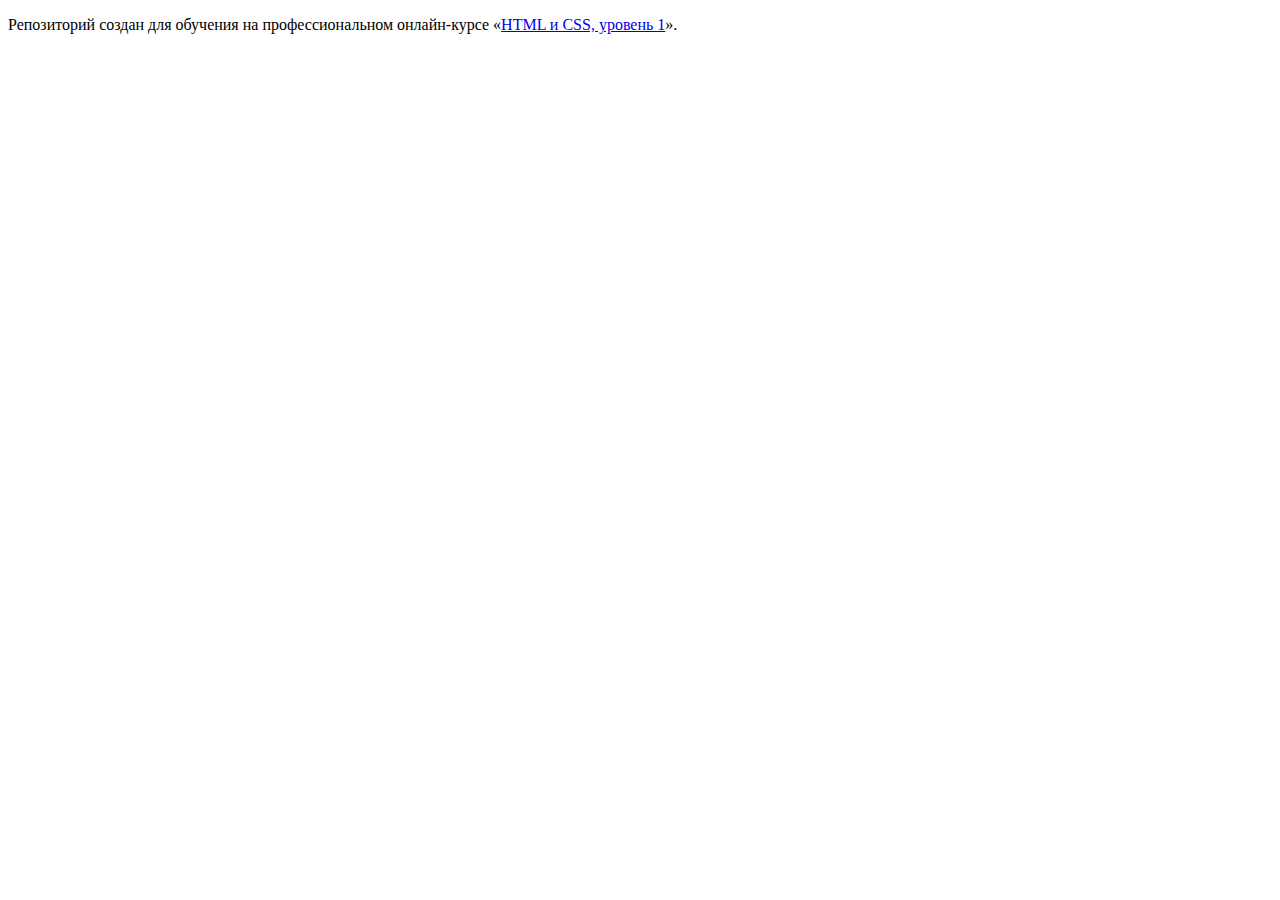
==== index.html @ 181adb0b ":hatching_chick:" ====
<!DOCTYPE html>
<html lang="ru">
  <head>
    <meta charset="utf-8">
    <title>HTML Academy: Барбершоп</title>
  </head>
  <body>

    <p>Репозиторий создан для обучения на профессиональном онлайн‑курсе «<a href="https://htmlacademy.ru/intensive/htmlcss">HTML и CSS, уровень 1</a>».</p>

  </body>
</html>
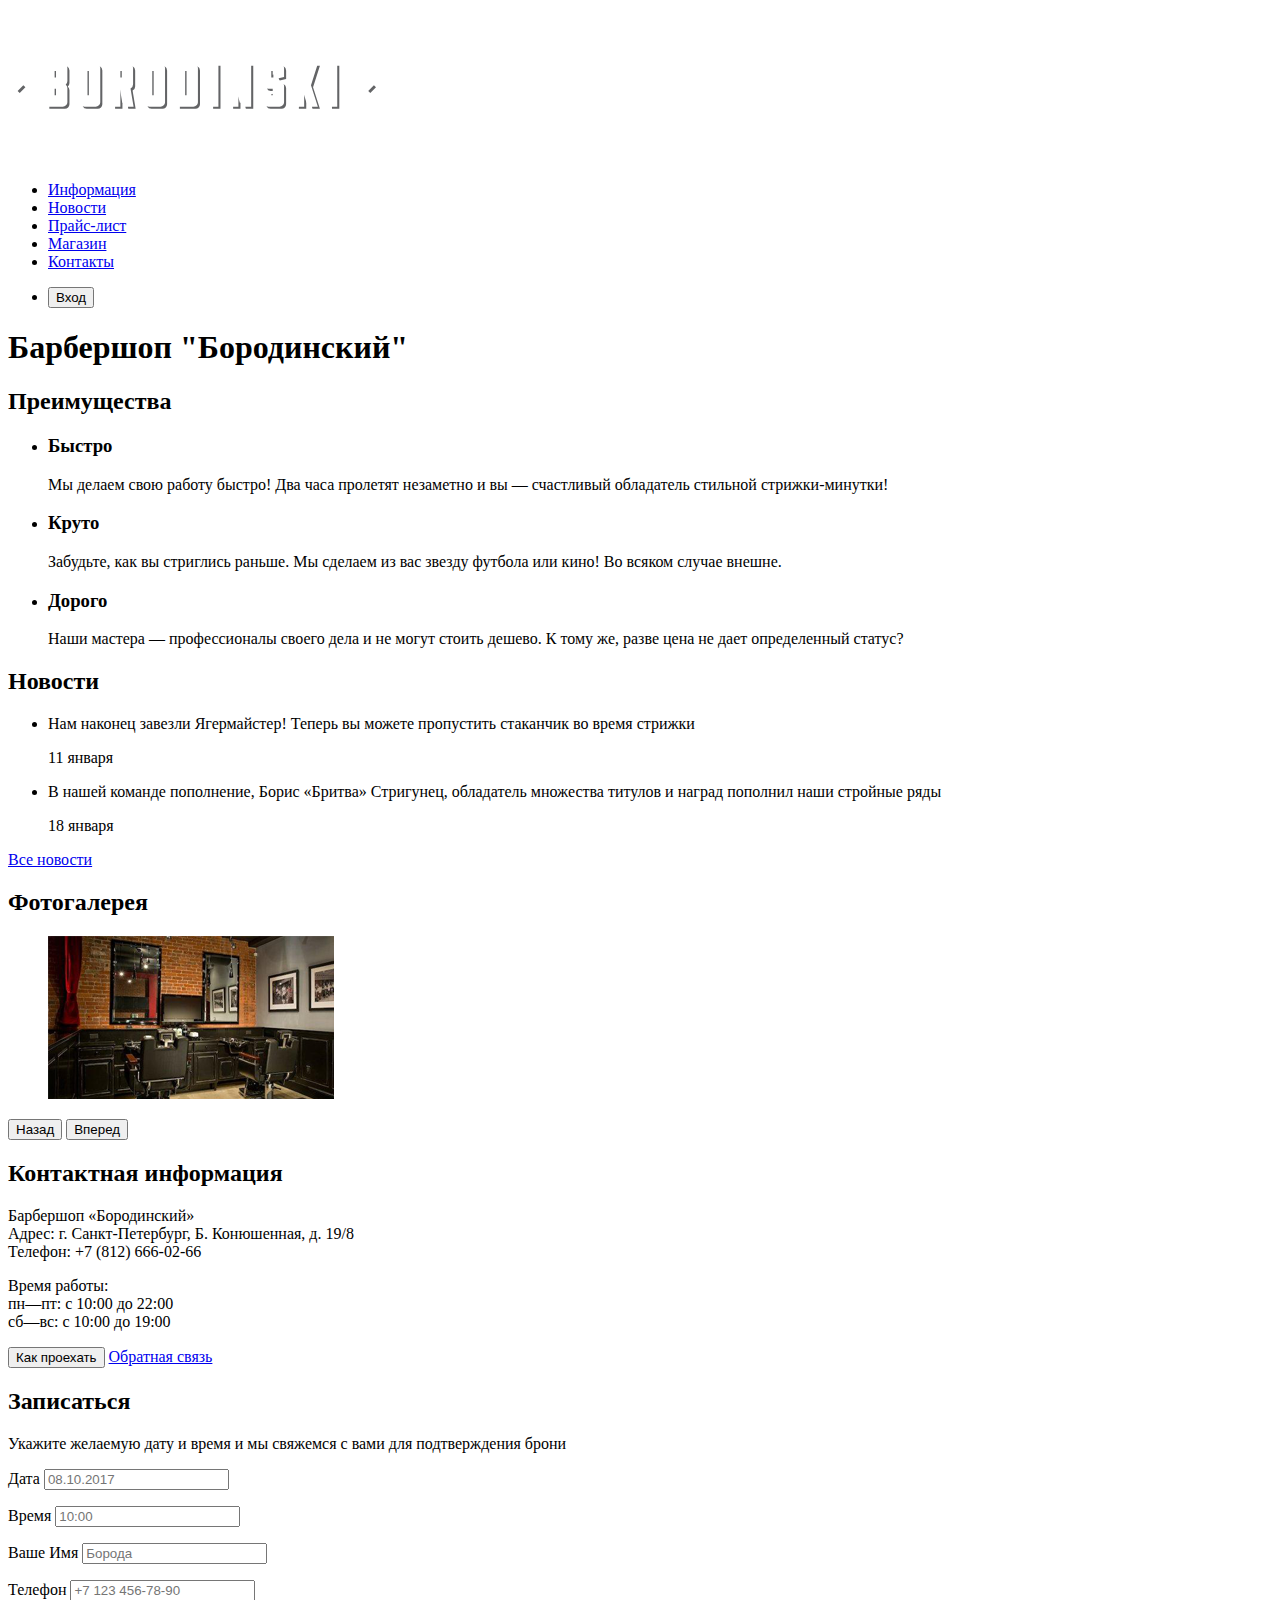
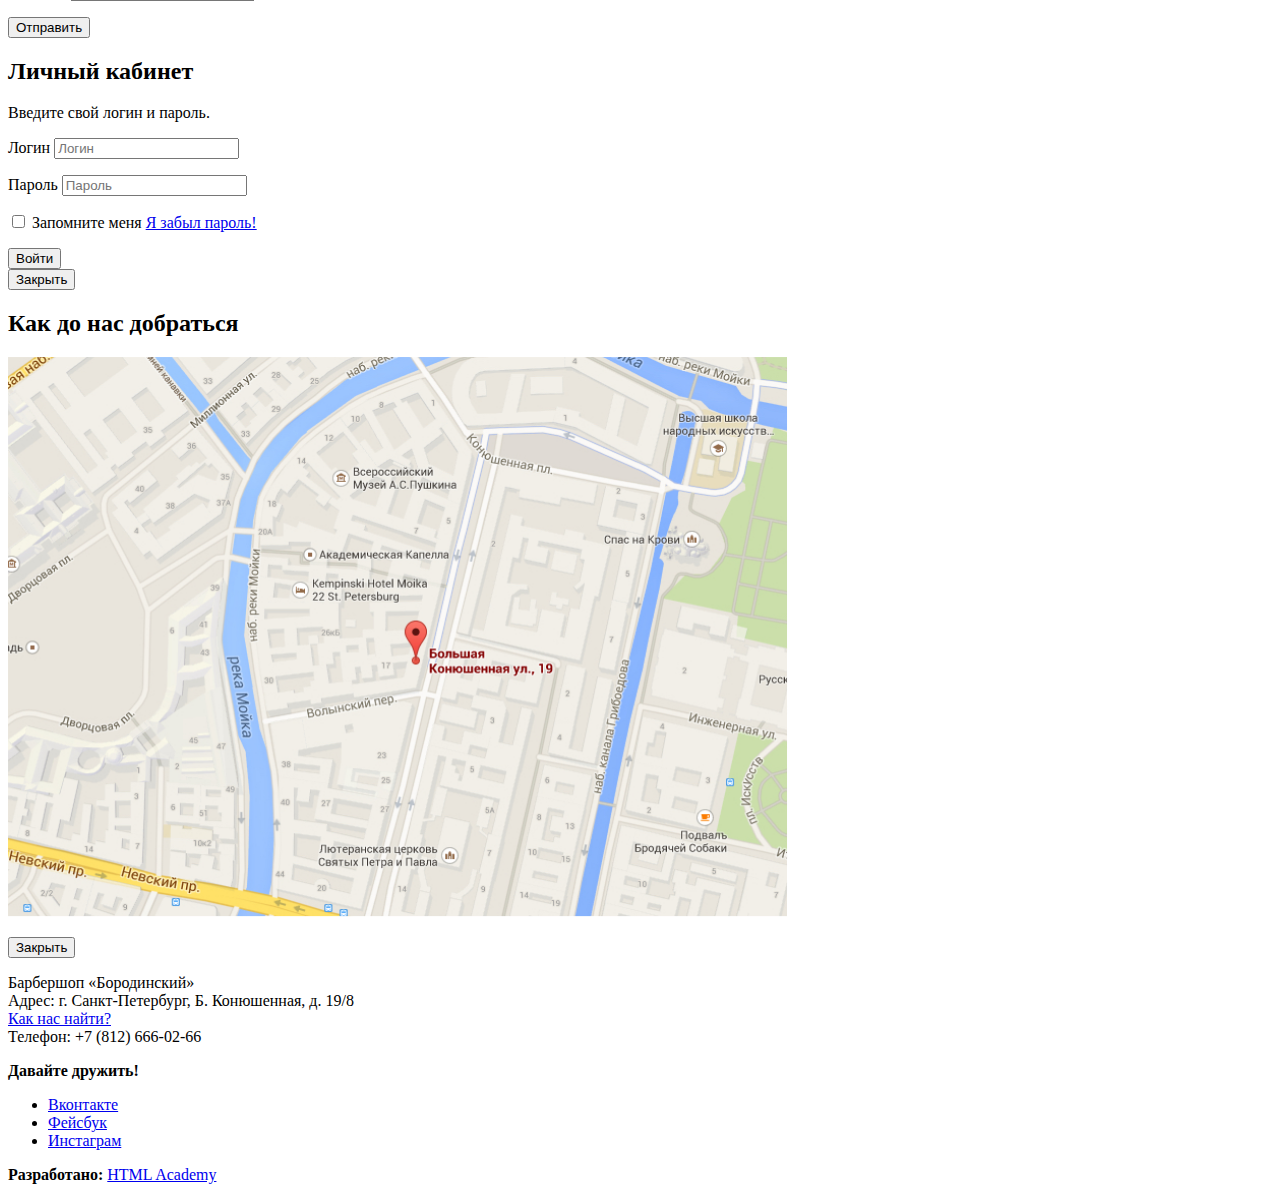
==== commit 61757c67: "html + img" ====
--- a/index.html
+++ b/index.html
@@ -5,8 +5,165 @@
     <title>HTML Academy: Барбершоп</title>
   </head>
   <body>
-
-    <p>Репозиторий создан для обучения на профессиональном онлайн‑курсе «<a href="https://htmlacademy.ru/intensive/htmlcss">HTML и CSS, уровень 1</a>».</p>
-
+    <header class="main-header">
+      <nav class="main-nav">
+        <a href="#">
+          <img src="img/index-logo.svg" width="368" height="153" alt="Логотип барбершопа Бородинский!">
+        </a>
+        <ul class="site-nav">
+          <li><a href="info.html">Информация</a></li>
+          <li><a href="news.html">Новости</a></li>
+          <li><a href="price.html">Прайс-лист</a></li>
+          <li><a href="catalog.html">Магазин</a></li>
+          <li><a href="contacts.html">Контакты</a></li>
+        </ul>
+        <ul>
+          <li class="login-link"><button type="button">Вход</button></li>
+        </ul>
+      </nav>
+    </header>
+    <main class="container">
+      <h1 class="visually-hidden">Барбершоп "Бородинский"</h1>
+      <section class="features">
+        <h2 class="visually-hidden">Преимущества</h2>
+        <ul class="features-list">
+          <li class="feature-item">
+            <h3>Быстро</h3>
+            <p>
+                Мы делаем свою работу быстро! Два часа пролетят незаметно и вы — счастливый обладатель стильной стрижки-минутки!
+            </p>
+          </li>
+          <li class="feature-item">
+              <h3>Круто</h3>
+              <p>
+                  Забудьте, как вы стриглись раньше. Мы сделаем из вас звезду футбола или кино! Во всяком случае внешне. 
+              </p>
+          </li>
+          <li class="feature-item">
+              <h3>Дорого</h3>
+              <p>
+                  Наши мастера — профессионалы своего дела и не могут стоить дешево. К тому же, разве цена не дает определенный статус?
+              </p>
+          </li>
+        </ul>
+      </section>
+      <section class="news">
+        <h2>Новости</h2>
+        <ul class="news-list">
+          <li class="news-item">
+            <p>
+                Нам наконец завезли Ягермайстер! Теперь вы можете пропустить стаканчик во время стрижки
+            </p>
+            <time datetime="2016-01-11">11 января</time>
+          </li>
+          <li class="news-item">
+              <p>
+                  В нашей команде пополнение, Борис «Бритва» Стригунец, обладатель множества титулов и наград пополнил наши стройные ряды                
+              </p>
+              <time datetime="2016-01-18">18 января</time>
+            </li>
+        </ul>
+        <a class="button" href="news.html">Все новости</a>
+      </section>
+      <section class="gallery">
+        <h2>Фотогалерея</h2>
+        <figure class="gallery-content">
+          <a href="#">
+            <img src="img/gallery.png" alt="Интерьер">
+          </a>
+        </figure>
+        <button type="button" class="button gallery-button gallery-button-back">Назад</button>
+        <button type="button" class="button gallery-button gallery-button-next">Вперед</button>
+      </section>
+      <section class="contacts">
+        <h2>Контактная информация</h2>
+        <p>
+            Барбершоп «Бородинский»<br>
+            Адрес: г. Санкт-Петербург, Б. Конюшенная, д. 19/8<br>
+            Телефон: +7 (812) 666-02-66
+        </p>
+        <p>
+            Время работы:<br>
+            пн—пт: с 10:00 до 22:00<br>
+            сб—вс: с 10:00 до 19:00
+        </p>
+        <button type="button" class="button" href="map.html">Как проехать</button>
+        <a class="button" href="contacts.html">Обратная связь</a>
+      </section>
+      <section class="appontment">
+        <h2>Записаться</h2>
+        <p class="appointment-info">Укажите желаемую дату и время и мы свяжемся с вами для подтверждения брони</p>
+        <form action="https://echo.htmlacademy.ru" method="post">
+          <p><label for="date-fild">Дата</label>
+          <input type="text" name="Data" id="date-fild" placeholder="08.10.2017"></p>
+          <p><label for="time-fild">Время</label>
+          <input type="text" name="Time" id="time-fild" placeholder="10:00"></p>
+          <p><label for="name-fild">Ваше Имя</label>
+          <input type="text" name="Name" id="name-fild" placeholder="Борода"></p>
+          <p><label for="tel-fild">Телефон</label>
+          <input type="text" name="Tel" id="tel-fild" placeholder="+7 123 456-78-90"></p>
+          <button type="submit">Отправить</button>
+        </form>
+      </section>
+      <section class="modal modal-login">
+        <h2>Личный кабинет</h2>
+        <p>Введите свой логин и пароль.</p>
+        <form class="login-form" action="https://echo.htmlacademy.ru" method="post">
+        <p>
+          <label class="visually-hidden" for="user-login">Логин</label>
+          <input class="login-icon-user" type="text" name="login" placeholder="Логин">
+        </p>
+        <p>
+          <label class="visually-hidden" for="user-password">Пароль</label>
+          <input class="login-icon-password" type="password" name="password" placeholder="Пароль">
+        </p>
+        <p class="login-password-info">
+          <label for="login-password-info">
+              <input type="checkbox" name="remember">
+              Запомните меня
+          </label>
+          <a class="restore" href="#">Я забыл пароль!</a>
+        </p>
+        <button class="button" type="submit">
+            Войти
+        </button>
+      </form>
+        <button class="modal-close" type="button">Закрыть</button>
+      </section>
+      <section class="modal modal-map">
+          <h2 class="visually-hidden">
+            Как до нас добраться
+          </h2>
+          <p>
+            <img src="img/map.jpg" width="780" height="560" alt="Офис компании по адресу ул. Большая Конюшенная 19/8, Санкт-Петербург">
+          </p>
+          <button class="modal-close" type="button">
+            Закрыть
+          </button>
+      </section>
+    </main>
+    <footer class="main-footer">
+      <p class="footer-contacts">
+        Барбершоп «Бородинский»<br>
+        Адрес: г. Санкт-Петербург, Б. Конюшенная, д. 19/8<br>
+        <a href="map.html">Как нас найти?</a><br>
+        Телефон: +7 (812) 666-02-66
+      </p>
+      <div>
+        <b>Давайте дружить!</b>
+        <ul>
+          <li><a class="social-button" href="#">Вконтакте</a></li>
+          <li><a class="social-button" href="#">Фейсбук</a></li>
+          <li><a class="social-button" href="#">Инстаграм</a></li>
+        </ul>
+      </div>
+      <p class="footer-copyright">
+        <b>Разработано:</b> 
+        <a class="button" href="https://htmlacademy.ru">HTML Academy</a>
+      </p>
+    </footer>
+    <section>
+      <h2></h2>
+    </section>
   </body>
 </html>
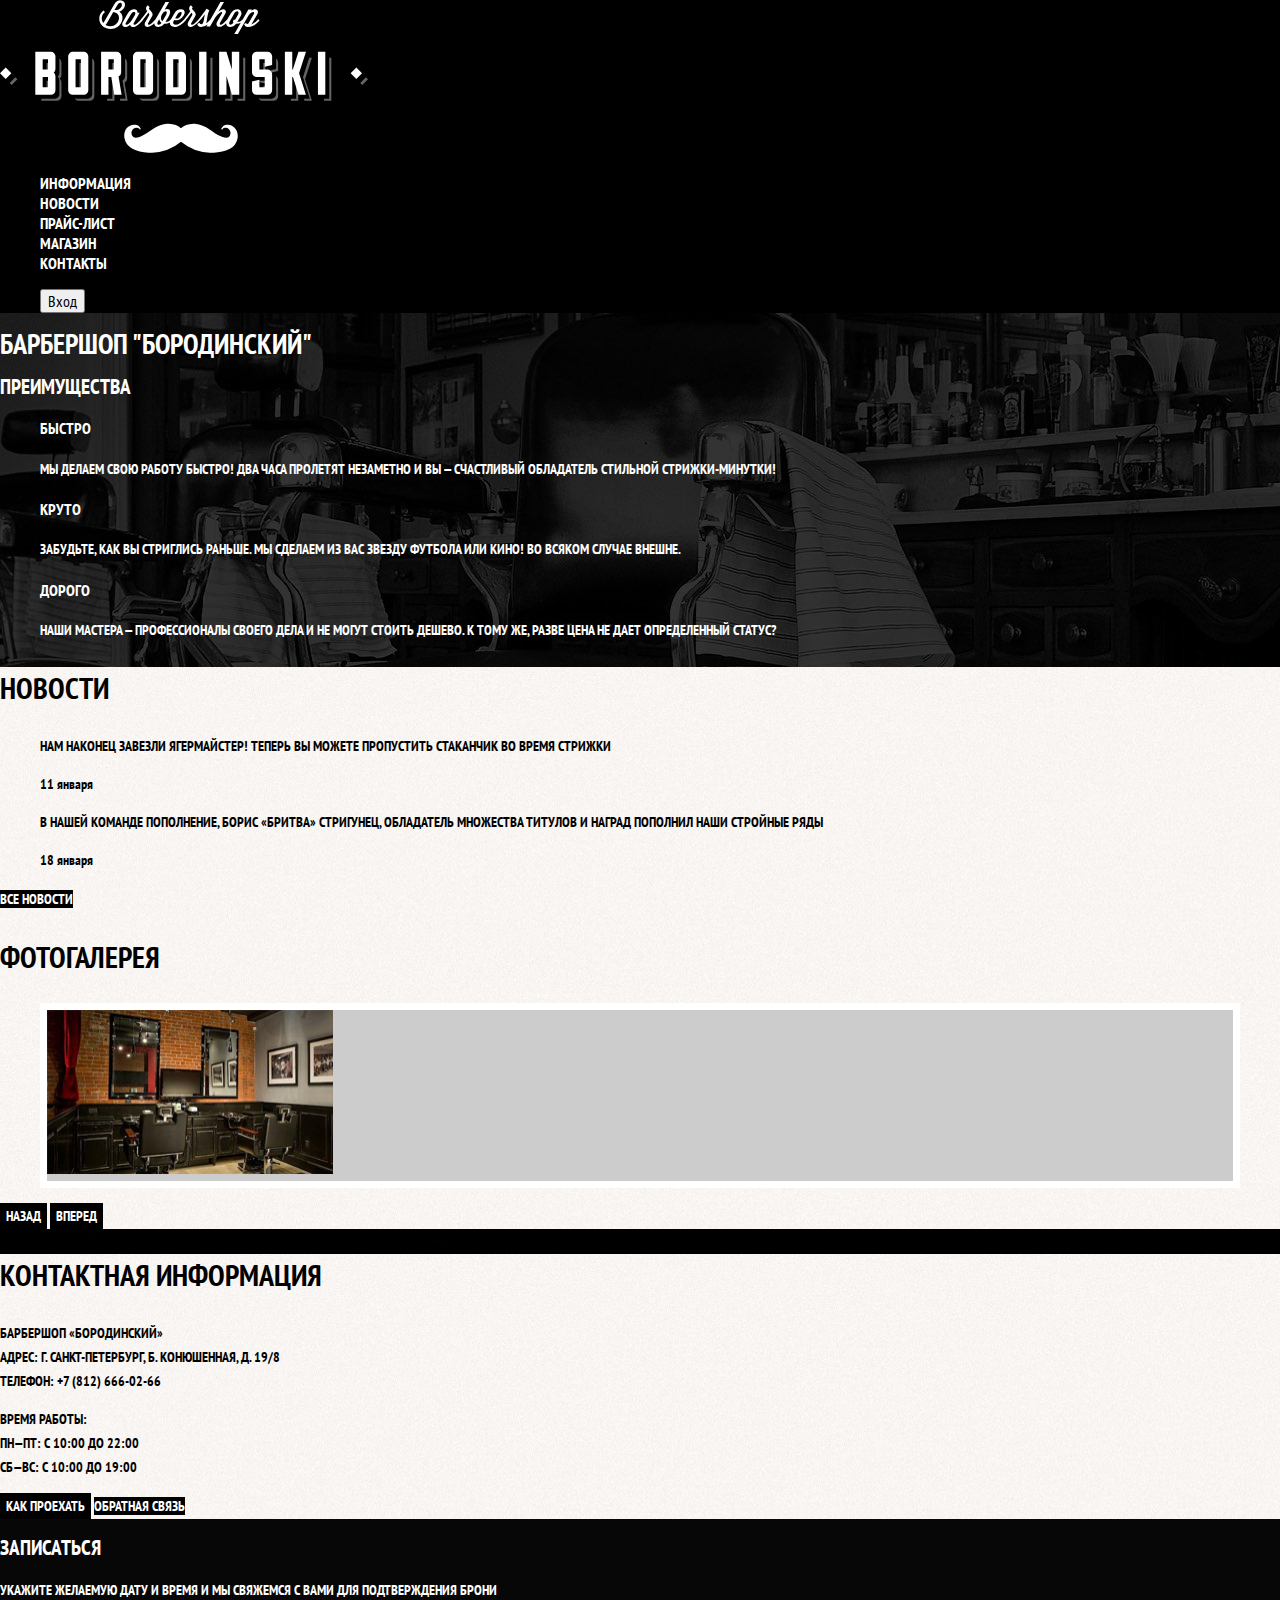
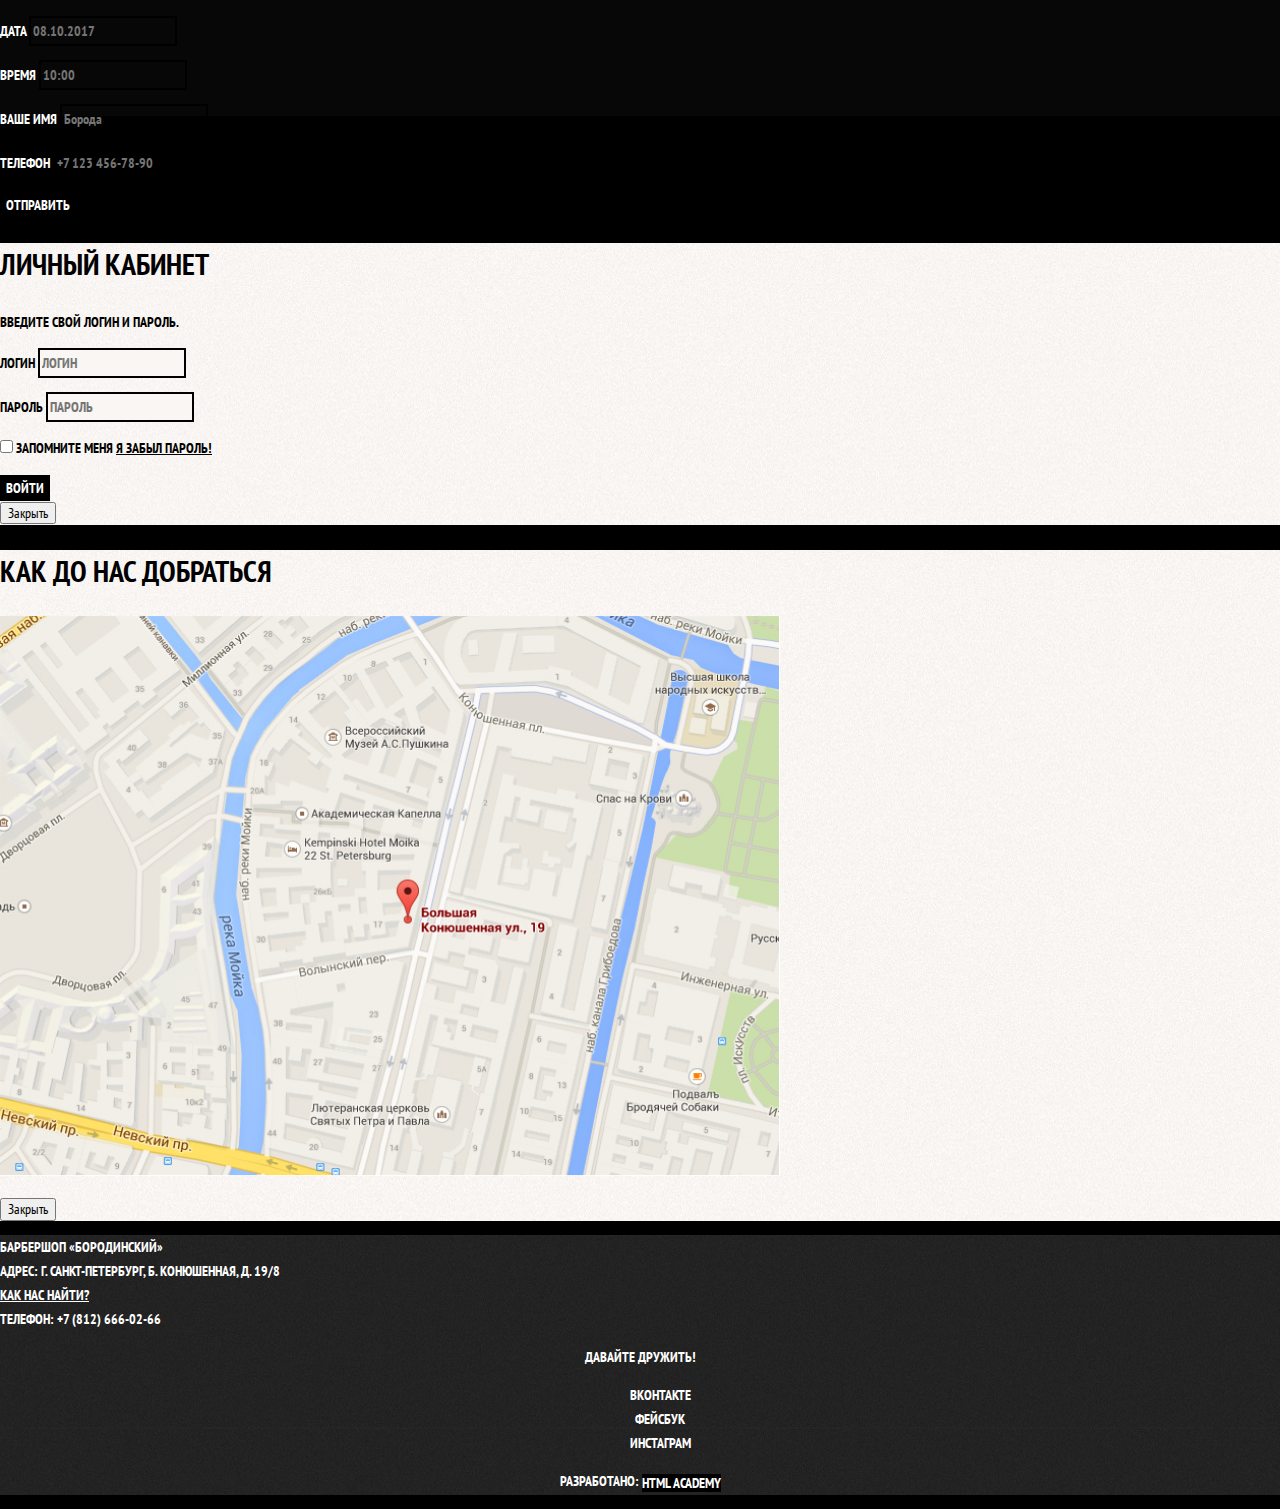
==== commit 9bbc4068: "basic styling" ====
--- a/index.html
+++ b/index.html
@@ -3,21 +3,24 @@
   <head>
     <meta charset="utf-8">
     <title>HTML Academy: Барбершоп</title>
+    <link href="https://fonts.googleapis.com/css?family=PT+Sans+Narrow:400,700&amp;subset=latin,cyrillic" rel="stylesheet">
+    <link rel="stylesheet" href="css/normalize.css">
+    <link rel="stylesheet" href="css/stylesheet.css">
   </head>
   <body>
     <header class="main-header">
-      <nav class="main-nav">
-        <a href="#">
+      <nav class="main-navigation">
+        <a class="main-header-logo" href="#">
           <img src="img/index-logo.svg" width="368" height="153" alt="Логотип барбершопа Бородинский!">
         </a>
-        <ul class="site-nav">
+        <ul class="site-navigation">
           <li><a href="info.html">Информация</a></li>
           <li><a href="news.html">Новости</a></li>
           <li><a href="price.html">Прайс-лист</a></li>
           <li><a href="catalog.html">Магазин</a></li>
           <li><a href="contacts.html">Контакты</a></li>
         </ul>
-        <ul>
+        <ul class="user-navigation">
           <li class="login-link"><button type="button">Вход</button></li>
         </ul>
       </nav>
@@ -47,6 +50,7 @@
           </li>
         </ul>
       </section>
+      <div class="index-columns">
       <section class="news">
         <h2>Новости</h2>
         <ul class="news-list">
@@ -69,12 +73,14 @@
         <h2>Фотогалерея</h2>
         <figure class="gallery-content">
           <a href="#">
-            <img src="img/gallery.png" alt="Интерьер">
+            <img src="img/gallery.png" width="286" height="164" alt="Интерьер">
           </a>
         </figure>
         <button type="button" class="button gallery-button gallery-button-back">Назад</button>
         <button type="button" class="button gallery-button gallery-button-next">Вперед</button>
       </section>
+      </div>
+      <div class="index-columns">
       <section class="contacts">
         <h2>Контактная информация</h2>
         <p>
@@ -90,20 +96,29 @@
         <button type="button" class="button" href="map.html">Как проехать</button>
         <a class="button" href="contacts.html">Обратная связь</a>
       </section>
-      <section class="appontment">
+      </div>
+      <section class="appointment">
         <h2>Записаться</h2>
         <p class="appointment-info">Укажите желаемую дату и время и мы свяжемся с вами для подтверждения брони</p>
-        <form action="https://echo.htmlacademy.ru" method="post">
-          <p><label for="date-fild">Дата</label>
-          <input type="text" name="Data" id="date-fild" placeholder="08.10.2017"></p>
-          <p><label for="time-fild">Время</label>
-          <input type="text" name="Time" id="time-fild" placeholder="10:00"></p>
-          <p><label for="name-fild">Ваше Имя</label>
-          <input type="text" name="Name" id="name-fild" placeholder="Борода"></p>
-          <p><label for="tel-fild">Телефон</label>
-          <input type="text" name="Tel" id="tel-fild" placeholder="+7 123 456-78-90"></p>
-          <button type="submit">Отправить</button>
-        </form>
+        <form class="appointment-form" action="https://echo.htmlacademy.ru" method="post">
+          <p class="appointment-item">
+            <label for="appointment-date">Дата</label>
+            <input id="appointment-date" type="text" name="date" value="" placeholder="08.10.2017">
+          </p>
+          <p class="appointment-item">
+            <label for="appointment-time">Время</label>
+            <input id="appointment-time" type="text" name="time" value="" placeholder="10:00">
+          </p>
+          <p class="appointment-item">
+            <label for="appointment-name">Ваше имя</label>
+            <input id="appointment-name" type="text" name="name" value="" placeholder="Борода">
+          </p>
+          <p class="appointment-item">
+            <label for="appointment-phone">Телефон</label>
+            <input id="appointment-phone" type="tel" name="phone" value="" placeholder="+7 123 456-78-90">
+          </p>
+          <button class="button" type="submit">Отправить</button>
+        </form>  
       </section>
       <section class="modal modal-login">
         <h2>Личный кабинет</h2>
@@ -149,7 +164,7 @@
         <a href="map.html">Как нас найти?</a><br>
         Телефон: +7 (812) 666-02-66
       </p>
-      <div>
+      <div class="footer-social">
         <b>Давайте дружить!</b>
         <ul>
           <li><a class="social-button" href="#">Вконтакте</a></li>
@@ -162,8 +177,5 @@
         <a class="button" href="https://htmlacademy.ru">HTML Academy</a>
       </p>
     </footer>
-    <section>
-      <h2></h2>
-    </section>
   </body>
 </html>
--- a/css/stylesheet.css
+++ b/css/stylesheet.css
@@ -0,0 +1,276 @@
+body {
+    margin: 0;
+    padding: 0;
+    font-family: 'PT Sans Narrow', Arial, sans-serif;
+    font-size: 14px;
+    line-height: 24px;
+    font-weight: 700;
+    color: #ffffff;
+    text-transform: uppercase;
+    background-color: #000000;
+    background-image: url("../img/bg.jpg");
+    background-position: top center;
+    background-repeat: no-repeat;
+}
+.inner-page {
+    color: #000000;
+    background-color: #f9f6f3;
+    background-image: url("../img/pattern-bg.jpg");
+    background-position: 0 0;
+    background-repeat: repeat;
+}
+a {
+    text-decoration: none;
+}
+.button {
+    font: inherit;
+    text-align: center;
+    color: #ffffff;
+    vertical-align: middle;
+    text-transform: uppercase;
+    background-color: #000000;
+    border: none;
+}
+.button:hover,
+.button:focus,
+.button:active {
+    background-color: #663d15;
+}
+.main-navigation {
+    font-size: 16px;
+    line-height: 20px;
+    color: #ffffff;
+    background-color: #000000;
+}
+.site-navigation,
+.user-navigation {
+    list-style: none;
+}
+.site-navigation a,
+.user-navigation a {
+    color: #ffffff;
+}
+.site-navigation a:hover,
+.site-navigation a:focus,
+.user-navigation a:hover,
+.user-navigation a:focus {
+    background-color: #242424;
+}
+.features-list {
+    list-style: none;
+}
+.features-item {
+    text-align: center;
+}
+.features-item h3 {
+    font-size: 30px;
+    line-height: 42px;
+}
+.index-columns {
+    color: #000000;
+    background-color: #f8f5f2;
+    background-image: url("../img/pattern-bg.jpg");
+    background-position: 0 0;
+    background-repeat: repeat;
+}
+.index-columns h2 {
+    font-size: 30px;
+    line-height: 42px;
+}
+.news-list {
+    list-style: none;
+}
+.news-list time {
+    text-transform: none;
+}
+.gallery-content {
+    background-color: #cccccc;
+    border: 7px solid #ffffff;
+}
+.appointment-item input {
+    font: inherit;
+    background-color: transparent;
+    border: 2px solid #000000;
+}
+.appointment-item input:focus {
+    border-color: #663d15;
+}
+.page-title {
+    font-size: 30px;
+    line-height: 42px;
+}
+.breadcrumbs {
+    list-style: none;
+}
+.breadcrumbs a {
+    color: #000000;
+}
+.breadcrumbs a:hover,
+.breadcrumbs a:focus {
+    text-decoration: underline;
+}
+.breadcrumbs-current {
+    color: #aba9a7;
+}
+.filter fieldset {
+    border: none;
+}
+.filter legend {
+    font-size: 24px;
+    line-height: 30px;
+}
+.filter ul {
+    list-style: none;
+    line-height: 18px;
+}
+.filter-input:hover + label,
+.filter-input:focus + label {
+    color: #663d15;
+}
+.filter-input:disabled + label {
+    color: #000000;
+    opacity: 0.5;
+}
+.catalog-list {
+    list-style: none;
+}
+.catalog-item {
+    background-color: #f8f8f8;
+    box-shadow: 0 0 10px rgba(0, 0, 0, 0.1);
+}
+.catalog-item:hover {
+    box-shadow: 0 0 10px rgba(0, 0, 0, 0.2);
+}
+.catalog-item a {
+    color: #000000;
+}
+.catalog-item h3 {
+    font-size: 14px;
+    line-height: 18px;
+}
+.catalog-category {
+    text-transform: none;
+}
+.catalog-item-price b {
+    font-size: 14px;
+    line-height: 20px;
+    text-align: center;
+    background-color: #e5e5e5;
+}
+.catalog-item-price .button {
+    line-height: 20px;
+    color: #ffffff;
+}
+.pagination-list {
+    list-style: none;
+}
+.pagination-item a {
+    color: #ffffff;
+    background-color: #000000;
+}
+.pagination-item a:hover,
+.pagination-item a:focus,
+.pagination-item a:active {
+    background-color: #663d15;
+}
+.pagination-item-current a {
+    color: #000000;
+    background-color: #ffffff;
+}
+.pagination-item-current a:hover,
+.pagination-item-current a:focus,
+.pagination-item-current a:active {
+    color: #000000;
+    background-color: #fff;
+}
+.product-photo-preview {
+    list-style: none;
+}
+.product-photo-preview li {
+    box-shadow: 0 0 10px 2px rgba(0, 0, 0, 0.1);
+}
+.product-photo-full {
+    box-shadow: rgba(0, 0, 0, 0.1);
+}
+.product-article {
+    text-align: right;
+    color: #aeaeae;
+}
+.product-price b {
+    line-height: 20px;
+    text-align: center;
+    background-color: #e5e5e5;
+}
+.product-info h3 {
+    font-size: 24px;
+    line-height: 30px;
+}
+.product-info ul {
+    list-style: none;
+}
+.main-footer {
+    color: #ffffff;
+    background-color: #212121;
+    background-image: url("../img/pattern-dark.jpg");
+    background-position: 0 0;
+    background-repeat: repeat;
+}
+.footer-contacts a {
+    color: #ffffff;
+    text-decoration: underline;
+}
+.footer-contacts a:hover,
+.footer-contacts a:focus {
+    text-decoration: none;
+}
+.footer-social {
+    text-align: center;
+}
+.footer-social ul {
+    list-style: none;
+}
+.social-button {
+    color: #ffffff;
+}
+.footer-copyright {
+    text-align: center;
+}
+.footer-copyright .button:hover,
+.footer-copyright .button:focus {
+    color: #000000;
+    background-color: #fff;
+}
+.modal {
+    color: #000000;
+    background-color: #f8f3f0;
+    background-image: url("../img/pattern-bg.jpg");
+    background-position: 0 0;
+    background-repeat: repeat;
+}
+.modal h2 {
+    font-size: 30px;
+    line-height: 42px;
+}
+.login-form input[type="text"],
+.login-form input[type="password"] {
+    font: inherit;
+    color: #000000;
+    text-transform: uppercase;
+    background-color: #f9f6f3;
+    border: 2px solid #000000;
+}
+.login-form inp:focus {
+    border-color: #663d15;
+}
+.login-checkbox:hover,
+.login-checkbox:focus {
+    color: #663d15;
+}
+.restore {
+    color: #000000;
+    text-decoration: underline;
+}
+.restore:hover,
+.restore:focus {
+    text-decoration: none;
+}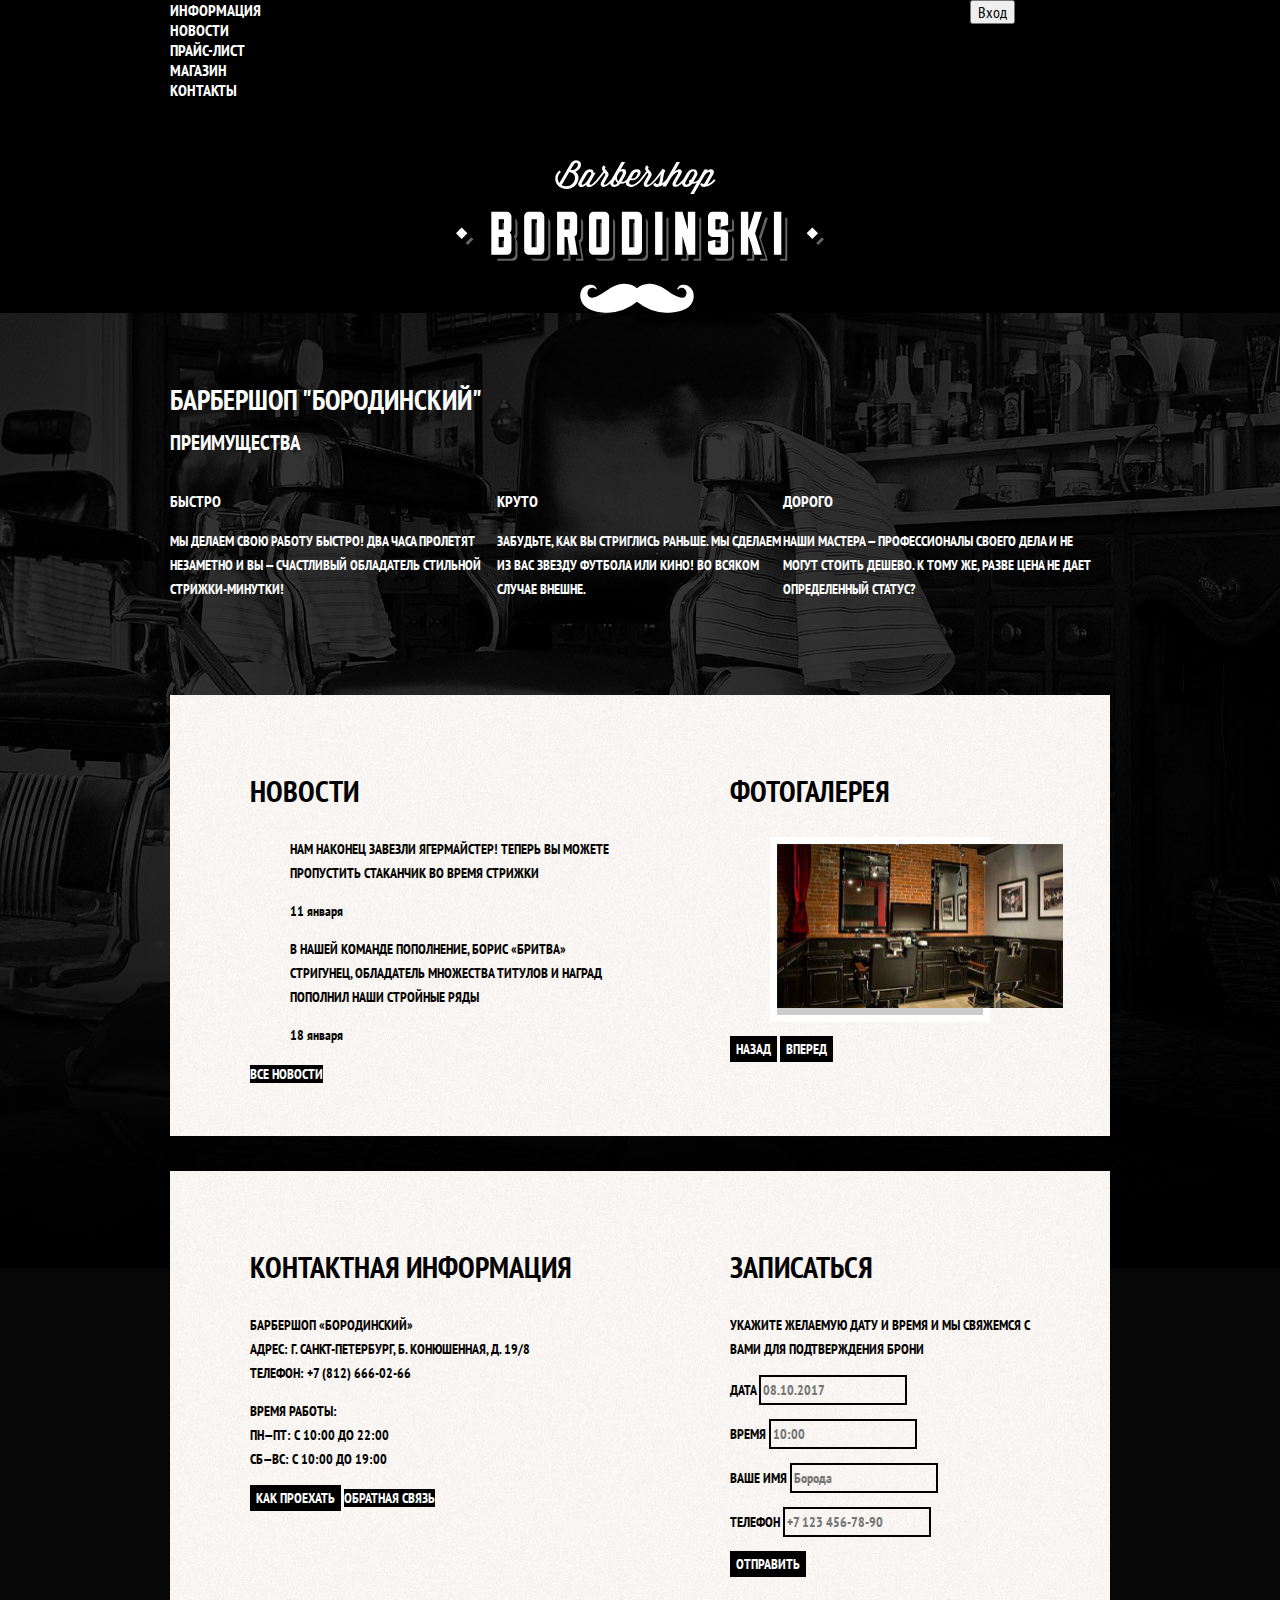
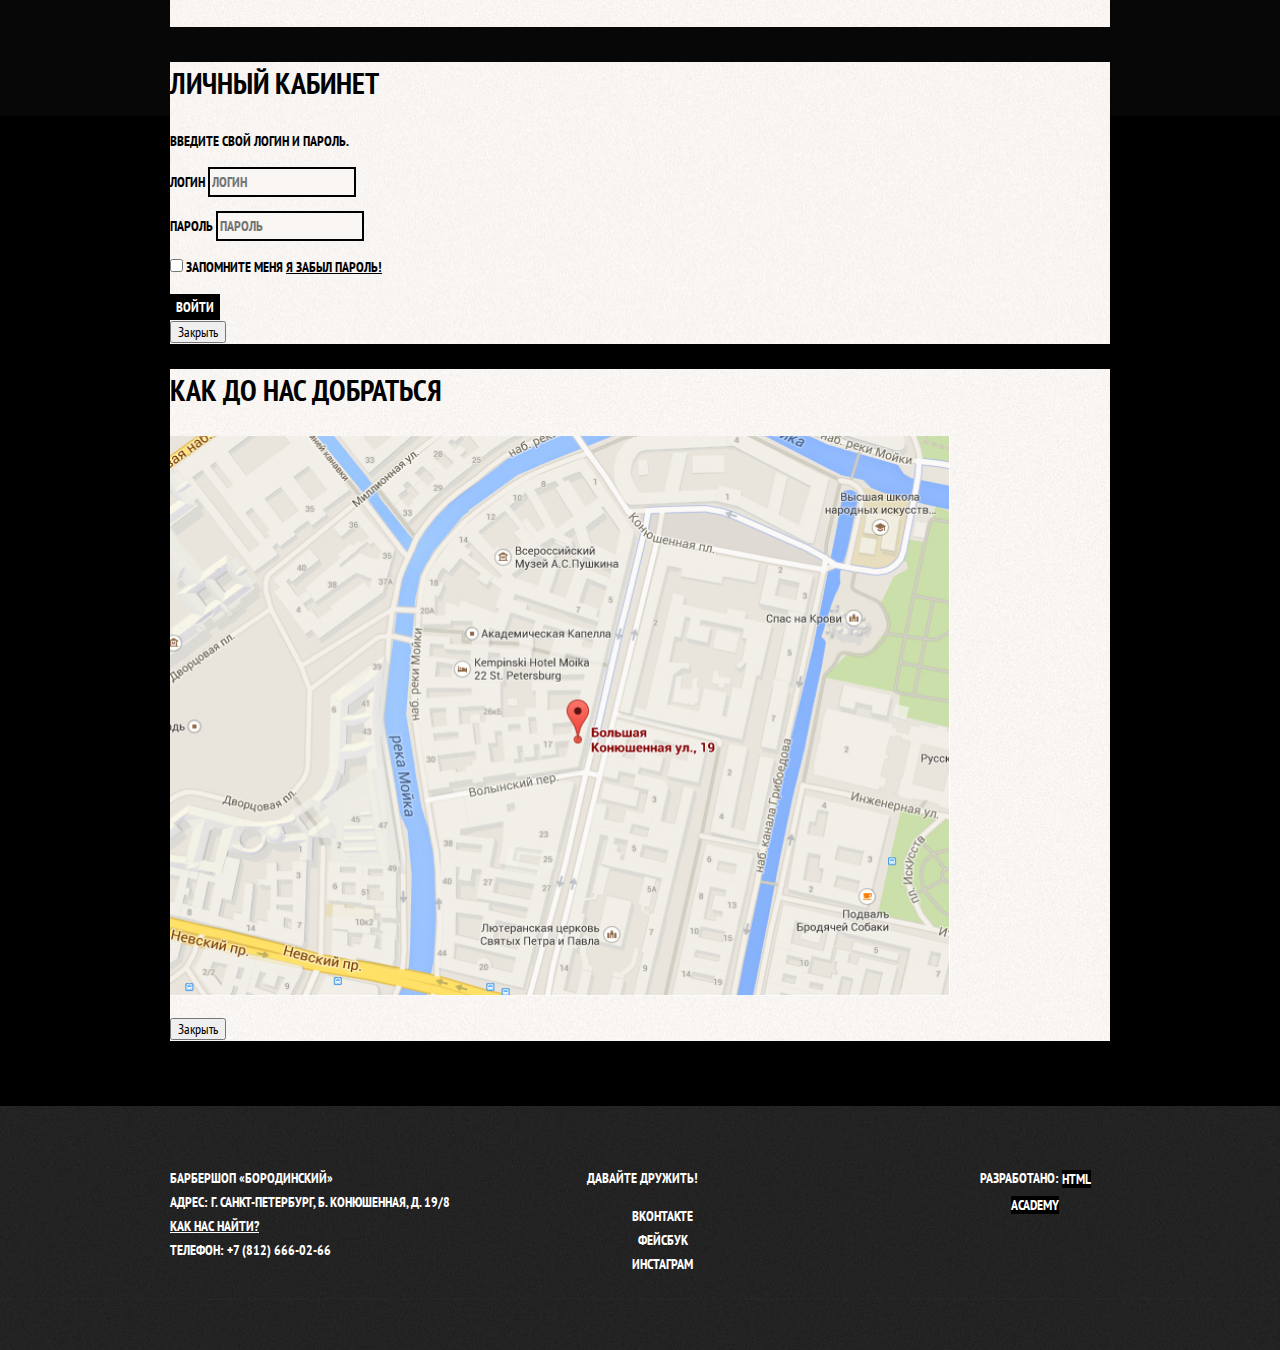
==== commit 8560fe2f: "сетки на флексах" ====
--- a/index.html
+++ b/index.html
@@ -13,16 +13,20 @@
         <a class="main-header-logo" href="#">
           <img src="img/index-logo.svg" width="368" height="153" alt="Логотип барбершопа Бородинский!">
         </a>
-        <ul class="site-navigation">
-          <li><a href="info.html">Информация</a></li>
-          <li><a href="news.html">Новости</a></li>
-          <li><a href="price.html">Прайс-лист</a></li>
-          <li><a href="catalog.html">Магазин</a></li>
-          <li><a href="contacts.html">Контакты</a></li>
-        </ul>
-        <ul class="user-navigation">
-          <li class="login-link"><button type="button">Вход</button></li>
-        </ul>
+        <div class="main-navigation-wrapper">
+          <div class="container">  
+            <ul class="site-navigation">
+              <li><a href="info.html">Информация</a></li>
+              <li><a href="news.html">Новости</a></li>
+              <li><a href="price.html">Прайс-лист</a></li>
+              <li><a href="catalog.html">Магазин</a></li>
+              <li><a href="contacts.html">Контакты</a></li>
+            </ul>
+            <ul class="user-navigation">
+              <li class="login-link"><button type="button">Вход</button></li>
+            </ul>
+          </div>
+        </div>
       </nav>
     </header>
     <main class="container">
@@ -81,45 +85,45 @@
       </section>
       </div>
       <div class="index-columns">
-      <section class="contacts">
-        <h2>Контактная информация</h2>
-        <p>
-            Барбершоп «Бородинский»<br>
-            Адрес: г. Санкт-Петербург, Б. Конюшенная, д. 19/8<br>
-            Телефон: +7 (812) 666-02-66
-        </p>
-        <p>
-            Время работы:<br>
-            пн—пт: с 10:00 до 22:00<br>
-            сб—вс: с 10:00 до 19:00
-        </p>
-        <button type="button" class="button" href="map.html">Как проехать</button>
-        <a class="button" href="contacts.html">Обратная связь</a>
-      </section>
+        <section class="contacts">
+          <h2>Контактная информация</h2>
+          <p>
+              Барбершоп «Бородинский»<br>
+              Адрес: г. Санкт-Петербург, Б. Конюшенная, д. 19/8<br>
+              Телефон: +7 (812) 666-02-66
+          </p>
+          <p>
+              Время работы:<br>
+              пн—пт: с 10:00 до 22:00<br>
+              сб—вс: с 10:00 до 19:00
+          </p>
+          <button type="button" class="button" href="map.html">Как проехать</button>
+          <a class="button" href="contacts.html">Обратная связь</a>
+        </section>
+        <section class="appointment">
+          <h2>Записаться</h2>
+          <p class="appointment-info">Укажите желаемую дату и время и мы свяжемся с вами для подтверждения брони</p>
+          <form class="appointment-form" action="https://echo.htmlacademy.ru" method="post">
+            <p class="appointment-item">
+              <label for="appointment-date">Дата</label>
+              <input id="appointment-date" type="text" name="date" value="" placeholder="08.10.2017">
+            </p>
+            <p class="appointment-item">
+              <label for="appointment-time">Время</label>
+              <input id="appointment-time" type="text" name="time" value="" placeholder="10:00">
+            </p>
+            <p class="appointment-item">
+              <label for="appointment-name">Ваше имя</label>
+              <input id="appointment-name" type="text" name="name" value="" placeholder="Борода">
+            </p>
+            <p class="appointment-item">
+              <label for="appointment-phone">Телефон</label>
+              <input id="appointment-phone" type="tel" name="phone" value="" placeholder="+7 123 456-78-90">
+            </p>
+            <button class="button" type="submit">Отправить</button>
+          </form>  
+        </section>
       </div>
-      <section class="appointment">
-        <h2>Записаться</h2>
-        <p class="appointment-info">Укажите желаемую дату и время и мы свяжемся с вами для подтверждения брони</p>
-        <form class="appointment-form" action="https://echo.htmlacademy.ru" method="post">
-          <p class="appointment-item">
-            <label for="appointment-date">Дата</label>
-            <input id="appointment-date" type="text" name="date" value="" placeholder="08.10.2017">
-          </p>
-          <p class="appointment-item">
-            <label for="appointment-time">Время</label>
-            <input id="appointment-time" type="text" name="time" value="" placeholder="10:00">
-          </p>
-          <p class="appointment-item">
-            <label for="appointment-name">Ваше имя</label>
-            <input id="appointment-name" type="text" name="name" value="" placeholder="Борода">
-          </p>
-          <p class="appointment-item">
-            <label for="appointment-phone">Телефон</label>
-            <input id="appointment-phone" type="tel" name="phone" value="" placeholder="+7 123 456-78-90">
-          </p>
-          <button class="button" type="submit">Отправить</button>
-        </form>  
-      </section>
       <section class="modal modal-login">
         <h2>Личный кабинет</h2>
         <p>Введите свой логин и пароль.</p>
@@ -158,24 +162,26 @@
       </section>
     </main>
     <footer class="main-footer">
-      <p class="footer-contacts">
-        Барбершоп «Бородинский»<br>
-        Адрес: г. Санкт-Петербург, Б. Конюшенная, д. 19/8<br>
-        <a href="map.html">Как нас найти?</a><br>
-        Телефон: +7 (812) 666-02-66
-      </p>
-      <div class="footer-social">
-        <b>Давайте дружить!</b>
-        <ul>
-          <li><a class="social-button" href="#">Вконтакте</a></li>
-          <li><a class="social-button" href="#">Фейсбук</a></li>
-          <li><a class="social-button" href="#">Инстаграм</a></li>
-        </ul>
+      <div class="container">
+        <p class="footer-contacts">
+          Барбершоп «Бородинский»<br>
+          Адрес: г. Санкт-Петербург, Б. Конюшенная, д. 19/8<br>
+          <a href="map.html">Как нас найти?</a><br>
+          Телефон: +7 (812) 666-02-66
+        </p>
+        <div class="footer-social">
+          <b>Давайте дружить!</b>
+          <ul>
+            <li><a class="social-button" href="#">Вконтакте</a></li>
+            <li><a class="social-button" href="#">Фейсбук</a></li>
+            <li><a class="social-button" href="#">Инстаграм</a></li>
+          </ul>
+        </div>
+        <p class="footer-copyright">
+          <b>Разработано:</b> 
+          <a class="button" href="https://htmlacademy.ru">HTML Academy</a>
+        </p>
       </div>
-      <p class="footer-copyright">
-        <b>Разработано:</b> 
-        <a class="button" href="https://htmlacademy.ru">HTML Academy</a>
-      </p>
     </footer>
   </body>
 </html>
--- a/css/stylesheet.css
+++ b/css/stylesheet.css
@@ -36,14 +36,67 @@
 .button:active {
     background-color: #663d15;
 }
+.container {
+    width: 940px;
+    margin: 0 auto;
+    padding: 0 10px;
+}
+.main-header {
+    margin-bottom: 75px;
+}
+.inner-page .main-header {
+    margin-bottom: 50px;
+    background-color: #000000;
+}
 .main-navigation {
+    display: flex;
+    flex-direction: column;
+    align-items: center;
     font-size: 16px;
     line-height: 20px;
     color: #ffffff;
     background-color: #000000;
 }
+.inner-page .main-navigation {
+    align-items: flex-start;
+    flex-direction: row;
+}
+.main-header-logo {
+    order: 2;
+    width: 368px;
+    height: 153px;
+}
+.inner-page .main-header-logo {
+    order: 0;
+    width: 111px;
+    height: 24px;
+    padding: 23px 20px;
+}
+.main-navigation-wrapper {
+    width: 100%;
+    margin-bottom: 60px;
+    background-color: #000000;
+}
+.main-navigation-wrapper .container {
+    display: flex;
+    justify-content: space-between;
+}
+.site-navigation {
+    width: 620px;
+}
+.user-navigation {
+    width: 140px;
+    margin: 0;
+    padding: 0;
+    list-style: none;
+}
+.inner-page .user-navigation {
+    margin-left: auto;
+}
 .site-navigation,
 .user-navigation {
+    margin: 0;
+    padding: 0;
     list-style: none;
 }
 .site-navigation a,
@@ -56,10 +109,18 @@
 .user-navigation a:focus {
     background-color: #242424;
 }
+.features {
+    margin-bottom: 80px;
+}
 .features-list {
+    display: flex;
+    justify-content: space-between;
+    margin: 0;
+    padding: 0;
     list-style: none;
 }
 .features-item {
+    width: 300px;
     text-align: center;
 }
 .features-item h3 {
@@ -67,12 +128,29 @@
     line-height: 42px;
 }
 .index-columns {
+    display: flex;
+    justify-content: space-between;
+    padding: 50px 80px;
+    margin-bottom: 35px;
     color: #000000;
     background-color: #f8f5f2;
     background-image: url("../img/pattern-bg.jpg");
     background-position: 0 0;
     background-repeat: repeat;
 }
+.news {
+    width: 380px;
+}
+.gallery {
+    width: 300px;
+}
+.contacts {
+    width: 380px;
+}
+.appointment {
+    width: 300px;
+}
+
 .index-columns h2 {
     font-size: 30px;
     line-height: 42px;
@@ -96,10 +174,16 @@
     border-color: #663d15;
 }
 .page-title {
+    margin: 0;
+    margin-bottom: 15px;
+    padding: 0;
     font-size: 30px;
     line-height: 42px;
 }
 .breadcrumbs {
+    padding: 0;
+    margin: 0;
+    margin-bottom: 50px;
     list-style: none;
 }
 .breadcrumbs a {
@@ -112,6 +196,13 @@
 .breadcrumbs-current {
     color: #aba9a7;
 }
+.catalog-columns {
+    display: flex;
+    justify-content: space-between;
+}
+.filter {
+    width: 180px;
+}
 .filter fieldset {
     border: none;
 }
@@ -131,12 +222,26 @@
     color: #000000;
     opacity: 0.5;
 }
+.catalog {
+    width: 700px;
+}
 .catalog-list {
+    display: flex;
+    flex-wrap: wrap;
+    padding: 0;
+    margin: 0;
+    margin-bottom: 25px;
     list-style: none;
 }
 .catalog-item {
+    width: 220px;
+    margin-bottom: 20px;
+    margin-right: 20px;
     background-color: #f8f8f8;
     box-shadow: 0 0 10px rgba(0, 0, 0, 0.1);
+}
+.catalog-item:nth-child(3n) {
+    margin-right: 0;
 }
 .catalog-item:hover {
     box-shadow: 0 0 10px rgba(0, 0, 0, 0.2);
@@ -162,6 +267,8 @@
     color: #ffffff;
 }
 .pagination-list {
+    padding: 0;
+    margin: 0;
     list-style: none;
 }
 .pagination-item a {
@@ -183,6 +290,9 @@
     color: #000000;
     background-color: #fff;
 }
+.product-photos {
+    width: 460px;
+}
 .product-photo-preview {
     list-style: none;
 }
@@ -201,6 +311,9 @@
     text-align: center;
     background-color: #e5e5e5;
 }
+.product-info {
+    width: 390px;
+}
 .product-info h3 {
     font-size: 24px;
     line-height: 30px;
@@ -209,12 +322,25 @@
     list-style: none;
 }
 .main-footer {
+    padding: 60px 0;
+    margin-top: 65px;
     color: #ffffff;
     background-color: #212121;
     background-image: url("../img/pattern-dark.jpg");
     background-position: 0 0;
     background-repeat: repeat;
 }
+.inner-page .main-footer {
+    margin-top: 45px;
+}
+.main-footer .container {
+    display: flex;
+}
+.footer-contacts {
+    width: 320px;
+    margin: 0;
+    margin-right: 80px;
+}
 .footer-contacts a {
     color: #ffffff;
     text-decoration: underline;
@@ -224,6 +350,7 @@
     text-decoration: none;
 }
 .footer-social {
+    width: 145px;
     text-align: center;
 }
 .footer-social ul {
@@ -233,6 +360,9 @@
     color: #ffffff;
 }
 .footer-copyright {
+    width: 150px;
+    margin: 0;
+    margin-left: auto;
     text-align: center;
 }
 .footer-copyright .button:hover,
@@ -259,7 +389,7 @@
     background-color: #f9f6f3;
     border: 2px solid #000000;
 }
-.login-form inp:focus {
+.login-form input:focus {
     border-color: #663d15;
 }
 .login-checkbox:hover,
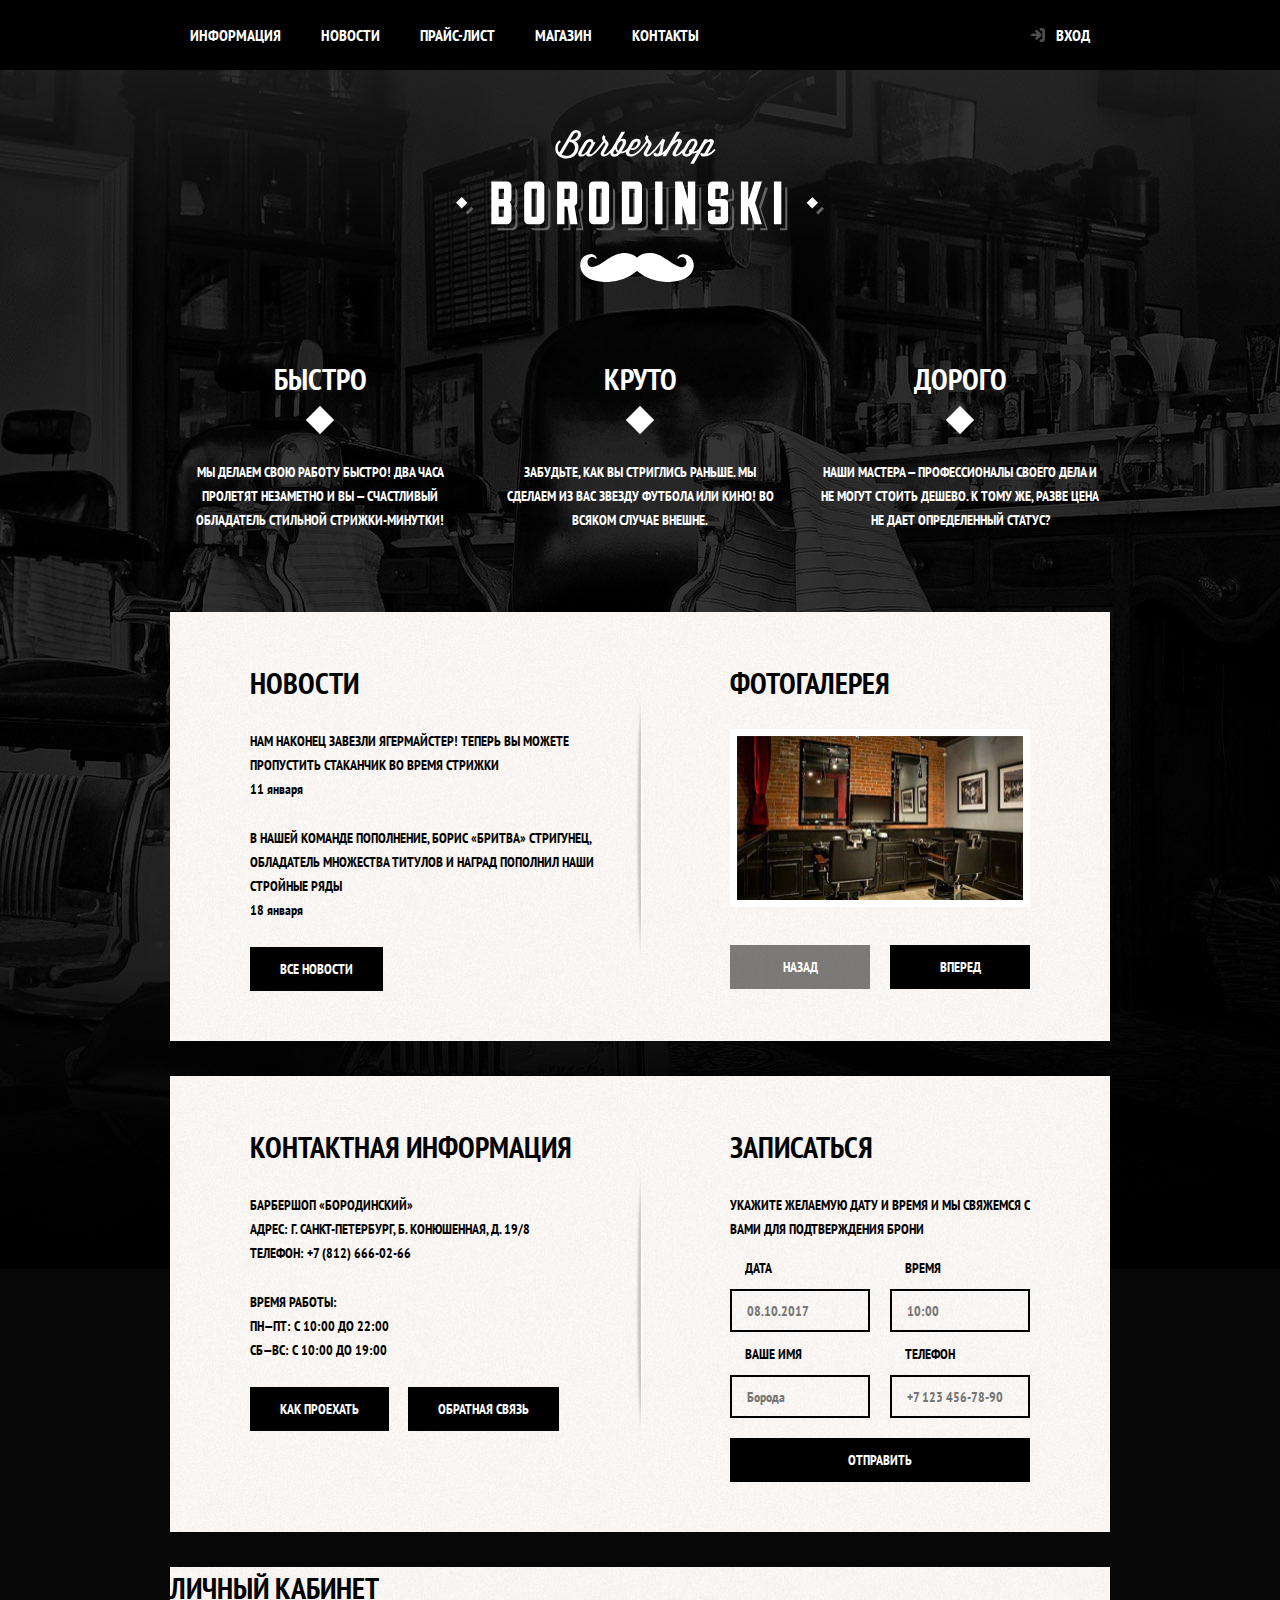
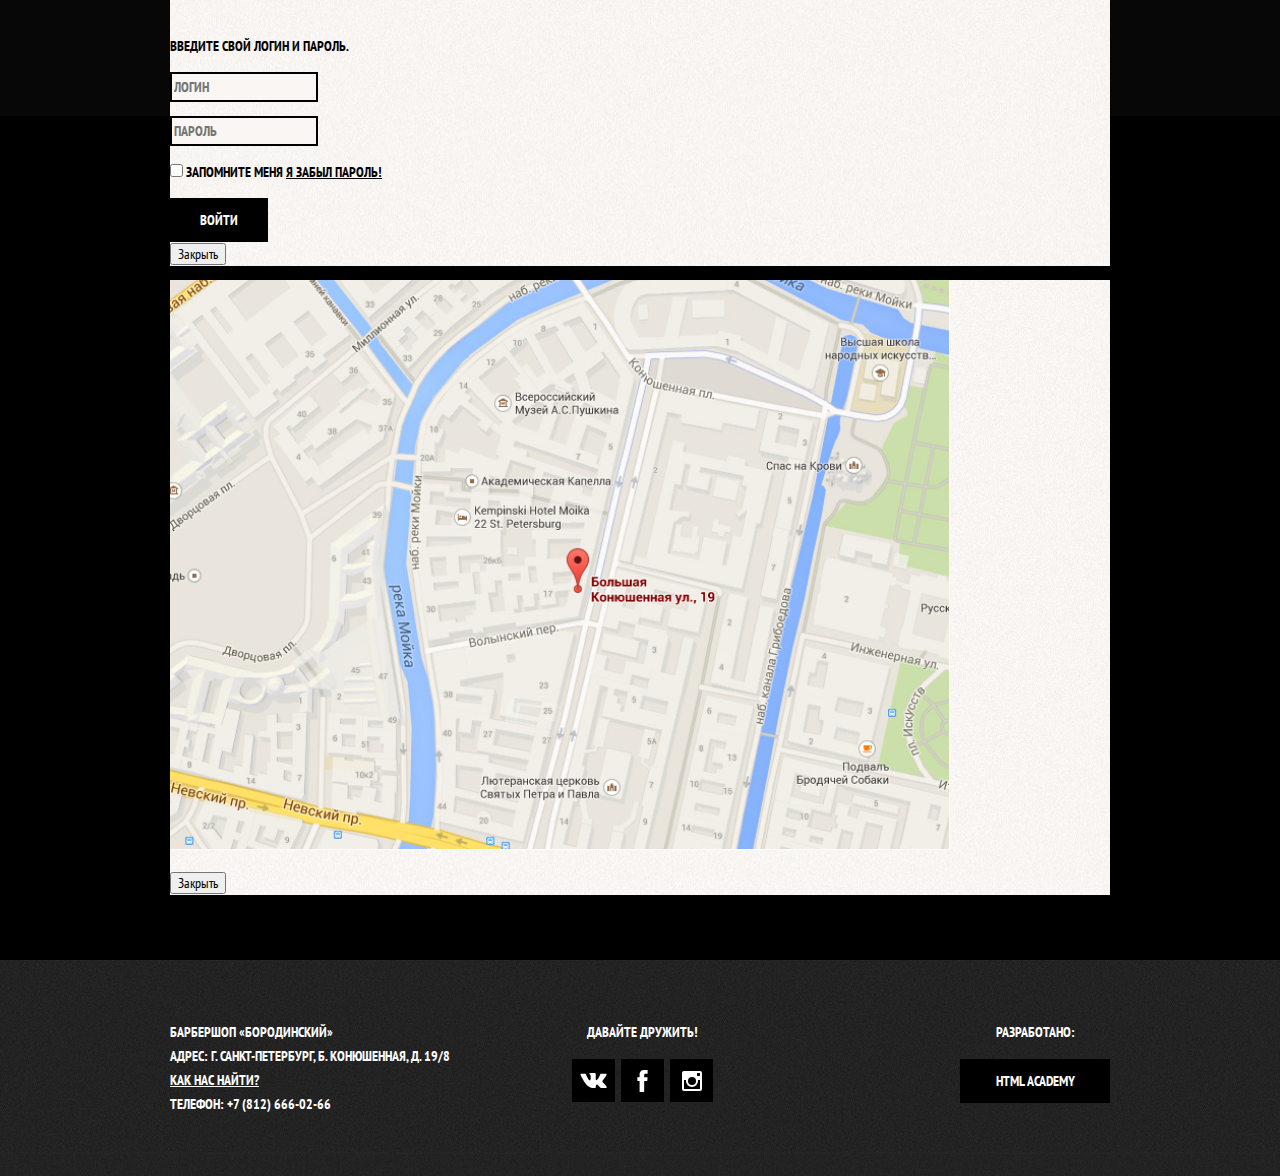
==== commit 44cb0e86: "microflex main page" ====
--- a/index.html
+++ b/index.html
@@ -23,7 +23,7 @@
               <li><a href="contacts.html">Контакты</a></li>
             </ul>
             <ul class="user-navigation">
-              <li class="login-link"><button type="button">Вход</button></li>
+              <li><a class="login-link">Вход</a></li>
             </ul>
           </div>
         </div>
@@ -55,34 +55,36 @@
         </ul>
       </section>
       <div class="index-columns">
-      <section class="news">
-        <h2>Новости</h2>
-        <ul class="news-list">
-          <li class="news-item">
-            <p>
-                Нам наконец завезли Ягермайстер! Теперь вы можете пропустить стаканчик во время стрижки
-            </p>
-            <time datetime="2016-01-11">11 января</time>
-          </li>
-          <li class="news-item">
+        <section class="news">
+          <h2>Новости</h2>
+          <ul class="news-list">
+            <li class="news-item">
               <p>
-                  В нашей команде пополнение, Борис «Бритва» Стригунец, обладатель множества титулов и наград пополнил наши стройные ряды                
+                  Нам наконец завезли Ягермайстер! Теперь вы можете пропустить стаканчик во время стрижки
               </p>
-              <time datetime="2016-01-18">18 января</time>
-            </li>
-        </ul>
-        <a class="button" href="news.html">Все новости</a>
-      </section>
-      <section class="gallery">
-        <h2>Фотогалерея</h2>
-        <figure class="gallery-content">
-          <a href="#">
-            <img src="img/gallery.png" width="286" height="164" alt="Интерьер">
-          </a>
-        </figure>
-        <button type="button" class="button gallery-button gallery-button-back">Назад</button>
-        <button type="button" class="button gallery-button gallery-button-next">Вперед</button>
-      </section>
+              <time datetime="2016-01-11">11 января</time>
+            </li>
+            <li class="news-item">
+                <p>
+                    В нашей команде пополнение, Борис «Бритва» Стригунец, обладатель множества титулов и наград пополнил наши стройные ряды                
+                </p>
+                <time datetime="2016-01-18">18 января</time>
+            </li>
+          </ul>
+          <a class="button" href="news.html">Все новости</a>
+        </section>
+        <section class="gallery">
+          <h2>Фотогалерея</h2>
+          <div class="gallery-container">
+            <figure class="gallery-content">
+              <a href="#">
+                <img src="img/gallery.png" width="286" height="164" alt="Интерьер">
+              </a>
+            </figure>
+            <button type="button" class="button gallery-button gallery-button-back" disabled>Назад</button>
+            <button type="button" class="button gallery-button gallery-button-next">Вперед</button>
+          </div>
+        </section>
       </div>
       <div class="index-columns">
         <section class="contacts">
@@ -172,9 +174,33 @@
         <div class="footer-social">
           <b>Давайте дружить!</b>
           <ul>
-            <li><a class="social-button" href="#">Вконтакте</a></li>
-            <li><a class="social-button" href="#">Фейсбук</a></li>
-            <li><a class="social-button" href="#">Инстаграм</a></li>
+            <li>
+              <a class="social-button" href="#">
+                <span class="visually-hidden">Вконтакте</span>
+                <svg xmlns="http://www.w3.org/2000/svg" width="27" height="15" viewBox="0 0 26.14 14.91">
+                  <path d="M26 13.47l-.09-.17a13.55 13.55 0 0 0-2.6-3q-.87-.83-1.1-1.12A1 1 0 0 1 22 8a10.27 10.27 0 0 1 1.22-1.78l.88-1.16q2.35-3.13 2-4L26 .94a.8.8 0 0 0-.4-.22 2.14 2.14 0 0 0-.87 0h-3.92a.51.51 0 0 0-.27 0h-.3a.6.6 0 0 0-.15.14.93.93 0 0 0-.14.24 22.22 22.22 0 0 1-1.46 3.06q-.5.84-.93 1.46a7 7 0 0 1-.71.91 4.94 4.94 0 0 1-.52.47q-.23.18-.35.15l-.23-.05a.9.9 0 0 1-.31-.33 1.49 1.49 0 0 1-.16-.53v-.55-.65-.57-1.12-1-.75a3.14 3.14 0 0 0 0-.62 2.12 2.12 0 0 0-.14-.44.73.73 0 0 0-.28-.33 1.57 1.57 0 0 0-.46-.18A9 9 0 0 0 12.57 0a8.93 8.93 0 0 0-3.25.33 1.83 1.83 0 0 0-.52.41q-.25.3-.07.33a1.67 1.67 0 0 1 1.16.59l.08.16a2.6 2.6 0 0 1 .19.63 6.32 6.32 0 0 1 .12 1 10.59 10.59 0 0 1 0 1.7q-.07.71-.13 1.1a2.21 2.21 0 0 1-.18.64 2.69 2.69 0 0 1-.16.3l-.07.07a1 1 0 0 1-.37.07.86.86 0 0 1-.46-.19 3.27 3.27 0 0 1-.56-.52 7 7 0 0 1-.66-.93q-.37-.6-.76-1.42l-.22-.39q-.2-.38-.56-1.11t-.62-1.43A.9.9 0 0 0 5.2.9h-.07a.93.93 0 0 0-.22-.16A1.44 1.44 0 0 0 4.6.65L.87.68A1 1 0 0 0 .1.94L0 1a.44.44 0 0 0 0 .22 1.08 1.08 0 0 0 .08.37Q.9 3.53 1.86 5.31t1.66 2.87Q4.23 9.27 5 10.24t1 1.24l.37.41.34.33a8.06 8.06 0 0 0 1 .78 16.34 16.34 0 0 0 1.4.9 7.6 7.6 0 0 0 1.79.72 6.19 6.19 0 0 0 2 .22h1.57a1.08 1.08 0 0 0 .72-.3l.05-.07a.9.9 0 0 0 .1-.25 1.38 1.38 0 0 0 0-.37 4.48 4.48 0 0 1 .09-1.05 2.77 2.77 0 0 1 .23-.71 1.74 1.74 0 0 1 .29-.4 1.19 1.19 0 0 1 .23-.2h.11a.86.86 0 0 1 .77.21 4.52 4.52 0 0 1 .83.79q.39.47.93 1.05a6.41 6.41 0 0 0 1 .87l.27.16a3.31 3.31 0 0 0 .71.3 1.53 1.53 0 0 0 .76.07l3.48-.05a1.58 1.58 0 0 0 .8-.17.68.68 0 0 0 .34-.37 1.06 1.06 0 0 0 0-.46 1.71 1.71 0 0 0-.1-.36z" fill="#fff">
+                  </path>
+                </svg>
+              </a>
+            </li>
+            <li>
+              <a class="social-button" href="#">
+                  <span class="visually-hidden">Фейсбук</span>
+                  <svg xmlns="http://www.w3.org/2000/svg" width="19" height="22" viewBox="0 0 10.15 21.74">
+                    <path d="M3.34 1.12A4.77 4.77 0 0 1 6.53 0h3.61v3.81H7.81a1.07 1.07 0 0 0-1.09.83v2.55h3.42c-.08 1.23-.24 2.45-.41 3.67h-3v10.87H2.21V10.86H0V7.21h2.19V3.66a3.83 3.83 0 0 1 1.15-2.54z" fill="#fff">
+                    </path>
+                  </svg>
+                </a>
+            </li>
+            <li>
+              <a class="social-button" href="#">
+                  <span class="visually-hidden">Инстаграм</span>
+                  <svg xmlns="http://www.w3.org/2000/svg" width="20" height="20" viewBox="0 0 20 20">
+                    <path d="M18 0H2a2 2 0 0 0-2 2v16a2 2 0 0 0 2 2h16a2 2 0 0 0 2-2V2a2 2 0 0 0-2-2zm-8 6a4 4 0 1 1-4 4 4 4 0 0 1 4-4zM2.5 18a.47.47 0 0 1-.5-.5V9h2.1a3.4 3.4 0 0 0-.1 1 6 6 0 1 0 12 0 3.4 3.4 0 0 0-.1-1H18v8.5a.47.47 0 0 1-.5.5zM18 4.5a.47.47 0 0 1-.5.5h-2a.47.47 0 0 1-.5-.5v-2a.47.47 0 0 1 .5-.5h2a.47.47 0 0 1 .5.5z" fill="#fff">
+                    </path>
+                  </svg>
+              </a>
+            </li>
           </ul>
         </div>
         <p class="footer-copyright">
--- a/css/stylesheet.css
+++ b/css/stylesheet.css
@@ -22,7 +22,31 @@
 a {
     text-decoration: none;
 }
+img {
+    max-width: 100%;
+    height: auto;
+}
+.visually-hidden:not(:focus):not(:active),
+input[type="checkbox"].visually-hidden,
+input[type="radio"].visually-hidden {
+    position: absolute;
+  
+    width: 1px;
+    height: 1px;
+    margin: -1px;
+    border: 0;
+    padding: 0;
+  
+    white-space: nowrap;
+  
+    clip-path: inset(100%);
+    clip: rect(0 0 0 0);
+    overflow: hidden;
+}
 .button {
+    display: inline-block;
+    margin-right: 16px;
+    padding: 10px 30px;
     font: inherit;
     text-align: center;
     color: #ffffff;
@@ -36,6 +60,12 @@
 .button:active {
     background-color: #663d15;
 }
+.button.disabled,
+.button:disabled {
+    cursor: default;
+    opacity: 0.5;
+    background-color: #000000;
+}
 .container {
     width: 940px;
     margin: 0 auto;
@@ -55,7 +85,7 @@
     font-size: 16px;
     line-height: 20px;
     color: #ffffff;
-    background-color: #000000;
+    background-color: transparent;
 }
 .inner-page .main-navigation {
     align-items: flex-start;
@@ -81,14 +111,20 @@
     display: flex;
     justify-content: space-between;
 }
+.site-navigation,
+.user-navigation {
+    list-style: none;
+    margin: 0;
+    padding: 0;
+}
 .site-navigation {
+    display: flex;
+    flex-wrap: wrap;
     width: 620px;
 }
 .user-navigation {
-    width: 140px;
-    margin: 0;
-    padding: 0;
-    list-style: none;
+    display: flex;
+    max-width: 140px;
 }
 .inner-page .user-navigation {
     margin-left: auto;
@@ -101,6 +137,9 @@
 }
 .site-navigation a,
 .user-navigation a {
+    display: block;
+    padding: 25px 20px;
+    vertical-align: middle;
     color: #ffffff;
 }
 .site-navigation a:hover,
@@ -109,6 +148,27 @@
 .user-navigation a:focus {
     background-color: #242424;
 }
+.user-navigation .login-link {
+    position: relative;
+    padding-left: 50px;
+}
+.login-link::before {
+    content: "";
+    position: absolute;
+    top: 27px;
+    left: 24px;
+    width: 16px;
+    height: 18px;
+    background-image: url("../img/login.svg");
+    background-repeat: no-repeat;
+    background-position: 0 0;
+    opacity: 0.3;
+}
+.login-link:hover::before,
+.login-link:focus::before,
+.login-link:active::before {
+    opacity: 1;
+}
 .features {
     margin-bottom: 80px;
 }
@@ -119,13 +179,30 @@
     padding: 0;
     list-style: none;
 }
-.features-item {
+.feature-item {
     width: 300px;
     text-align: center;
 }
-.features-item h3 {
+.feature-item h3 {
+    position: relative;
+    margin: 0;
+    margin-bottom: 60px;
     font-size: 30px;
     line-height: 42px;
+}
+.feature-item h3::after {
+    content: "";
+    position: absolute;
+    bottom: -30px;
+    left: 50%;
+    width: 20px;
+    height: 20px; 
+    margin-left: -10px;  
+    background-color: #fff;
+    transform: rotate(45deg);
+}
+.feature-item p {
+    margin: 0 10px;
 }
 .index-columns {
     display: flex;
@@ -134,9 +211,17 @@
     margin-bottom: 35px;
     color: #000000;
     background-color: #f8f5f2;
-    background-image: url("../img/pattern-bg.jpg");
-    background-position: 0 0;
-    background-repeat: repeat;
+    background-image: 
+        url("../img/line.png"),
+        url("../img/pattern-bg.jpg");
+    background-position: center, 0 0;
+    background-repeat: no-repeat, repeat;
+}
+.index-columns h2 {
+    margin: 0;
+    margin-bottom: 25px;
+    font-size: 30px;
+    line-height: 42px;
 }
 .news {
     width: 380px;
@@ -144,34 +229,96 @@
 .gallery {
     width: 300px;
 }
+.gallery-container {
+    position: relative;
+    height: 260px;
+}
+.gallery-content {
+    height: 164px;
+    margin: 0;
+    background-color: #cccccc;
+    border: 7px solid #ffffff;
+}
+.gallery-content img {
+    width: 286px;
+    height: 164px;
+}
+.gallery-button {
+    box-sizing: border-box;
+    position: absolute;
+    bottom: 0;
+    width: 140px;
+    margin: 0;
+}
+.gallery-button-back {
+    left: 0;
+}
+.gallery-button-next {
+    right: 0;
+}
 .contacts {
     width: 380px;
 }
+.contacts p {
+    margin: 0;
+    margin-bottom: 25px;
+}
 .appointment {
     width: 300px;
 }
-
-.index-columns h2 {
-    font-size: 30px;
-    line-height: 42px;
+.appointment-info {
+    margin: 0;
+    margin-bottom: 15px;
+}
+.appointment-form {
+    display: flex;
+    flex-wrap: wrap;
+    justify-content: space-between;
+}
+.appointment-item {
+    width: 140px;
+    margin: 0;
+    margin-bottom: 10px;
+}
+.appointment-item label {
+    display: block;
+    margin-bottom: 9px;
+    margin-left: 15px;
 }
 .news-list {
-    list-style: none;
+    margin: 0;
+    margin-bottom: 25px;
+    padding: 0;
+    list-style: none;
+}
+.news-item {
+    margin-bottom: 25px;
+}
+.news-item p {
+    margin: 0;
 }
 .news-list time {
     text-transform: none;
 }
-.gallery-content {
-    background-color: #cccccc;
-    border: 7px solid #ffffff;
-}
 .appointment-item input {
+    box-sizing: border-box;
+    width: 140px;
+    padding-top: 8px;
+    padding-left: 15px;
+    padding-right: 15px;
+    padding-bottom: 7px;
     font: inherit;
     background-color: transparent;
     border: 2px solid #000000;
 }
 .appointment-item input:focus {
     border-color: #663d15;
+}
+.appointment .button {
+    display: block;
+    width: 100%;
+    margin-top: 10px;
+    margin-right: 0;
 }
 .page-title {
     margin: 0;
@@ -354,16 +501,47 @@
     text-align: center;
 }
 .footer-social ul {
-    list-style: none;
+    display: flex;
+    flex-wrap: wrap;
+    justify-content: space-between;
+    width: 141px;
+    margin: 0 auto;
+    padding: 0;
+    list-style: none;
+}
+.footer-social b {
+    display: block;
+    margin-bottom: 15px;
 }
 .social-button {
-    color: #ffffff;
+    display: flex;
+    align-items: center;
+    justify-content: center;
+    width: 43px;
+    height: 43px;
+    background-color: #000000;
+}
+.social-button:hover,
+.social-button:focus {
+    background-color: #fff;
+}
+.social-button:hover path,
+.social-button:focus path {
+    fill: #000000;
 }
 .footer-copyright {
     width: 150px;
     margin: 0;
     margin-left: auto;
     text-align: center;
+}
+.footer-copyright .button {
+    display: block;
+    margin-right: 0;
+}
+.footer-copyright b {
+    display: block;
+    margin-bottom: 15px;
 }
 .footer-copyright .button:hover,
 .footer-copyright .button:focus {
